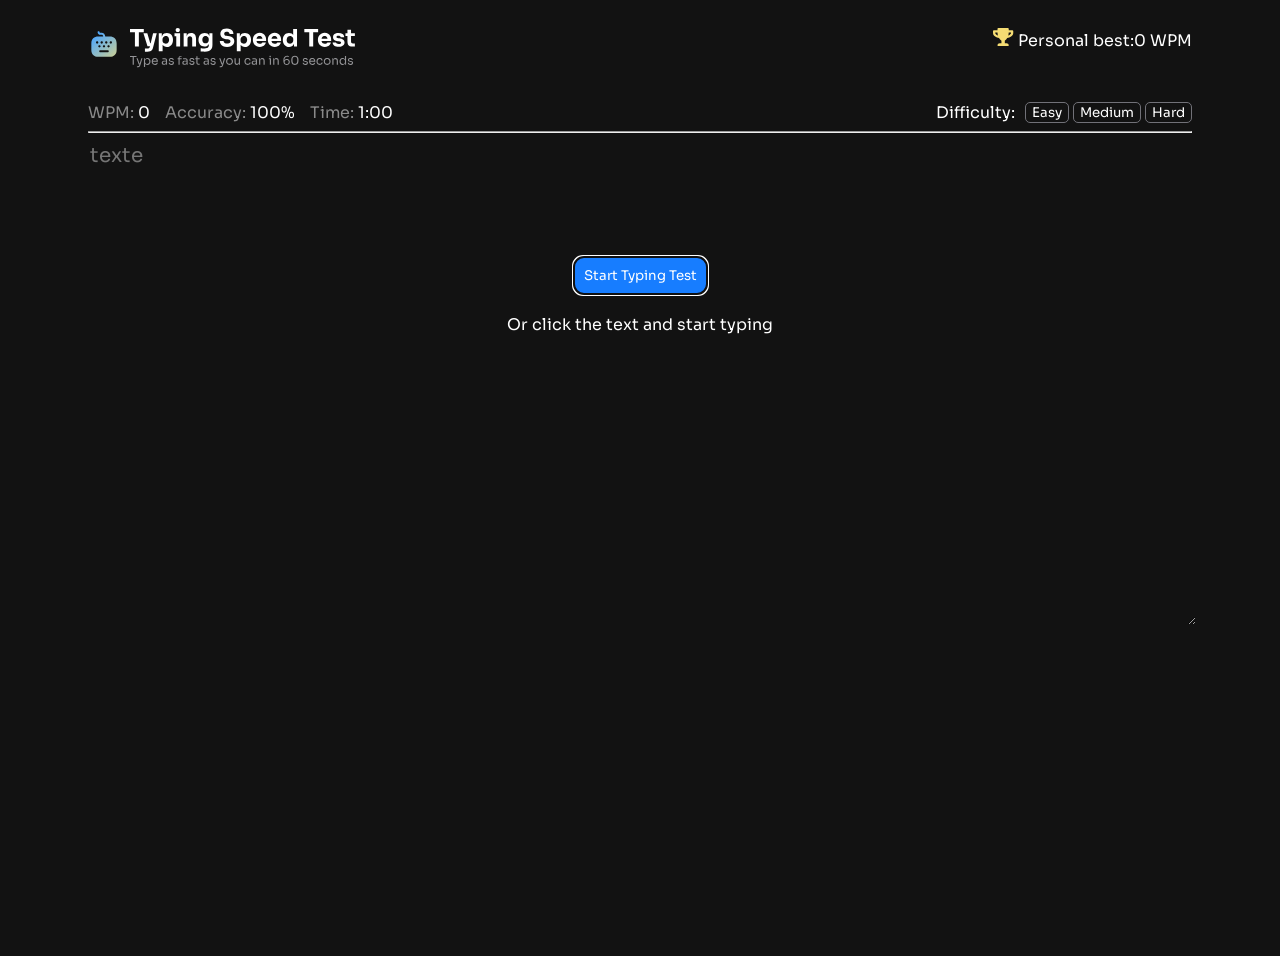
==== index.html @ afe935cb "ss ss" ====
<!doctype html>
<html lang="fr">
	<head>
		<meta charset="UTF-8" />
		<meta name="viewport" content="width=device-width, initial-scale=1.0" />
		<title>Document</title>
		<link rel="stylesheet" href="./css/style.css" />
		<link rel="preconnect" href="https://fonts.googleapis.com" />
		<link rel="preconnect" href="https://fonts.gstatic.com" crossorigin />
		<link
			href="https://fonts.googleapis.com/css2?family=Sora:wght@100..800&display=swap"
			rel="stylesheet"
		/>
	</head>
	<body>
		
		<header>
			<div>
				<svg
					class="none"
					width="26"
					height="26"
					viewBox="0 0 26 26"
					fill="none"
					xmlns="http://www.w3.org/2000/svg"
				>
					<path
						fill-rule="evenodd"
						clip-rule="evenodd"
						d="M19.4933 12.4536C18.856 12.4536 18.3387 11.9349 18.3387 11.2989C18.3387 10.6616 18.856 10.1443 19.4933 10.1443C20.1307 10.1443 20.648 10.6616 20.648 11.2989C20.648 11.9349 20.1307 12.4536 19.4933 12.4536ZM17.2147 16.2936C16.5773 16.2936 16.06 15.7749 16.06 15.1376C16.06 14.5016 16.5773 13.9829 17.2147 13.9829C17.852 13.9829 18.3693 14.5016 18.3693 15.1376C18.3693 15.7749 17.852 16.2936 17.2147 16.2936ZM16.4307 21.0389H8.90405C8.35205 21.0389 7.90405 20.5909 7.90405 20.0389C7.90405 19.4869 8.35205 19.0389 8.90405 19.0389H16.4307C16.9827 19.0389 17.4307 19.4869 17.4307 20.0389C17.4307 20.5909 16.9827 21.0389 16.4307 21.0389ZM6.95072 15.1376C6.95072 14.5016 7.46805 13.9829 8.10538 13.9829C8.74272 13.9829 9.26005 14.5016 9.26005 15.1376C9.26005 15.7749 8.74272 16.2936 8.10538 16.2936C7.46805 16.2936 6.95072 15.7749 6.95072 15.1376ZM5.82672 12.4536C5.18939 12.4536 4.67205 11.9349 4.67205 11.2989C4.67205 10.6616 5.18939 10.1443 5.82672 10.1443C6.46405 10.1443 6.98139 10.6616 6.98139 11.2989C6.98139 11.9349 6.46405 12.4536 5.82672 12.4536ZM10.384 10.1443C11.0213 10.1443 11.5387 10.6616 11.5387 11.2989C11.5387 11.9349 11.0213 12.4536 10.384 12.4536C9.74672 12.4536 9.22939 11.9349 9.22939 11.2989C9.22939 10.6616 9.74672 10.1443 10.384 10.1443ZM12.66 13.9829C13.2973 13.9829 13.8147 14.5016 13.8147 15.1376C13.8147 15.7749 13.2973 16.2936 12.66 16.2936C12.0227 16.2936 11.5053 15.7749 11.5053 15.1376C11.5053 14.5016 12.0227 13.9829 12.66 13.9829ZM14.936 10.1443C15.5733 10.1443 16.0907 10.6616 16.0907 11.2989C16.0907 11.9349 15.5733 12.4536 14.936 12.4536C14.2987 12.4536 13.7813 11.9349 13.7813 11.2989C13.7813 10.6616 14.2987 10.1443 14.936 10.1443ZM18.3053 5.37362H13.8587V5.18829C13.8307 3.23229 12.224 1.65095 10.28 1.65095H8.93605C8.57072 1.65095 8.27072 1.35629 8.26805 0.990954C8.26272 0.438954 7.79872 -0.0130457 7.25872 0.000287616C6.70672 0.00562095 6.26272 0.457621 6.26805 1.00962C6.28272 2.47229 7.47605 3.65095 8.92539 3.65095H10.26C11.0693 3.62962 11.8467 4.34695 11.8587 5.20295V5.37362H7.02805C2.62805 5.37362 5.27526e-05 7.95229 5.27526e-05 12.2709V18.7683C-0.00661391 20.8523 0.618719 22.5856 1.80805 23.7789C3.03205 25.0069 4.83205 25.6549 7.01605 25.6549H18.3053C22.7053 25.6549 25.3333 23.0816 25.3333 18.7709V12.3723C25.3333 7.98962 22.7053 5.37362 18.3053 5.37362Z"
						fill="url(#paint0_linear_322_4)"
					/>
					<defs>
						<linearGradient
							id="paint0_linear_322_4"
							x1="2.16671"
							y1="3.82748"
							x2="29.1667"
							y2="35.3275"
							gradientUnits="userSpaceOnUse"
						>
							<stop stop-color="#4CA6FF" />
							<stop offset="1" stop-color="#F4DC73" />
						</linearGradient>
					</defs>
				</svg>
				<img class="img" src="./asset/Logo (1).svg" alt="" />
			</div>

			<div>
				<svg
					width="21"
					height="18"
					viewBox="0 0 21 18"
					fill="none"
					xmlns="http://www.w3.org/2000/svg"
				>
					<path
						d="M19.4062 2.25C19.8633 2.25 20.25 2.63672 20.25 3.09375V5.0625C20.25 6.32812 19.4414 7.62891 18.0703 8.61328C16.9453 9.42188 15.6094 9.91406 14.2031 10.0898C13.0781 11.918 11.8125 12.6562 11.8125 12.6562V15.1875H13.5C14.7305 15.1875 15.75 15.9258 15.75 17.1562V17.5781C15.75 17.8242 15.5391 18 15.3281 18H4.92188C4.67578 18 4.5 17.8242 4.5 17.5781V17.1562C4.5 15.9258 5.48438 15.1875 6.75 15.1875H8.4375V12.6562C8.4375 12.6562 7.13672 11.918 6.01172 10.0898C4.60547 9.91406 3.26953 9.42188 2.14453 8.61328C0.773438 7.62891 0 6.32812 0 5.0625V3.09375C0 2.63672 0.351562 2.25 0.84375 2.25H4.5V0.84375C4.5 0.386719 4.85156 0 5.34375 0H14.9062C15.3633 0 15.75 0.386719 15.75 0.84375V2.25H19.4062ZM3.48047 6.78516C3.90234 7.10156 4.39453 7.34766 4.95703 7.55859C4.71094 6.67969 4.53516 5.66016 4.5 4.5H2.25V5.0625C2.25 5.48438 2.60156 6.1875 3.48047 6.78516ZM18 5.0625V4.5H15.7148C15.6797 5.66016 15.5039 6.67969 15.2578 7.55859C15.8203 7.34766 16.3125 7.10156 16.7344 6.78516C17.3672 6.36328 18 5.66016 18 5.0625Z"
						fill="#F4DC73"
					/>
				</svg>
				<span>Personal best:</span><span>0 WPM</span>
			</div>
		</header>
		<div class="box">
			<header class="stat-dificulté">
				<div class="stat">
					<section>
						<span class="opac">WPM:</span>
						<span>0</span>
					</section>
					<section>
						<span class="opac">Accuracy:</span>
						<span>100%</span>
					</section>
					<section>
						<span class="opac">Time:</span>
						<span>1:00</span>
					</section>
				</div>
				<div id="dificulté" class="dificulté">
					<span>Difficulty:</span>
					<div>
						<button popovertarget="a"  id="Easy" class="dificult">Easy</button>
						<button id="Medium" class="dificult">Medium</button>
						<button id="Hard" class="dificult">Hard</button>
					</div>
				</div>
			</header></nav>
		</div>
		<hr />
        
		<div><dialog >
				<div  class="dialog">
					<button id="start" class="star">Start Typing Test</button>
					<span>Or click the text and start typing</span>
				</div>
			</dialog>
            <textarea class="textarea" maxlength="0"  placeholder="texte" id="textarea"></textarea>
			
		</div>
		<script src="./app.js"></script>
	</body>
</html>
---- css/style.css ----
body {
	background: var(--colors-neutral-900, #121212);
	height: 100vh;
	padding: 20px 80px;
}
h1,
span,
button,
textarea,
p {
	font-family: "Sora";
	color: var(--colors-neutral-0, #ffffff);
	margin: 0;
}
header {
	display: flex;
	flex-direction: row;
	justify-content: space-between;
}
.stat {
	display: flex;
	flex-direction: row;
	gap: 15px;
}
.stat-dificulté {
	margin-top: 30px;
}
.dificulté {
	display: flex;
	flex-direction: row;
	gap: 10px;
}
.opac {
	opacity: 0.5;
}
.dificult {
	border: 1px solid var(--colors-neutral-500, #717178);
	background-color: #121212;
	border-radius: 5px;
}
.dificult-choisi {
	border: 1px solid var(--colors-blue-400, #4ca6ff);
	background-color: #121212;
	border-radius: 5px;
	color: #4ca6ff;
}

.dialog {
	background-color: transparent;
	border: none;
	display: flex;
	flex-direction: column;
	align-items: center;
	gap: 20px;
	padding-top: 100px;
}
.star {
	background: var(--colors-blue-600, #177dff);
	padding: 10px;
	border: none;
	border-radius: 10px;
	width: max-content;
}
dialog {
	background-color: transparent;
	border: none;
}


.none {
	display: none;
}
.coche {
	border-radius: 999px;
	box-shadow:
		0px 0px 0px 32px #4dd67b1a,
		0px 0px 0px 16px #4dd67b33;
}
.boxi {
	width: 100%;
	display: flex;
	flex-direction: column;
	align-items: center;
	padding-top: 70px;
	text-align: center;
}
.textarea {
	width: 100%;
	background-color: transparent;
	border: none;
	height: 30rem;
	font-size: 20px;
}
.Complete {
	margin-top: 40px;
}
.bar {
	display: grid;
	grid-template-columns: repeat(3, 1fr);
	gap: 10px;
	margin-top: 10px;
}
.bar section {
	display: flex;
	flex-direction: column;
	border: 1px solid var(--colors-neutral-700, #3a3a3a);
	border-radius: 5px;
	padding: 10px;
}
.again {
	display: flex;
	flex-direction: row;
	gap: 10px;
	align-items: center;
	color: #121212;
	margin-top: 30px;
	border: none;
	background-color: #ffffff;
	padding: 5px;
	border-radius: 5px;
}
.etoile {
	position: absolute;
	left: 100px;
}
.lumiér {
	position: absolute;
	right: 100px;
	bottom: 200px;
}
.confeti {
	width: 100%;
}

@media (max-width: 1000px) {
	body {
		padding: 10px;
	}

	.stat-dificulté {
		flex-direction: column;
		gap: 20px;
	}
}
@media (max-width: 600px) {
	.none {
		display: flex;
	}
	.img {
		display: none;
	}
	.etoile {
		width: 20px;
		height: 20px;
		top: 150px;
	}
	.lumiér {
		width: 30px;
		height: 30px;
		bottom: 50px;
	}
	.bar {
		grid-template-columns: 1fr;
		grid-template-rows: repeat(3, 1fr);
	}
	.confeti {
		position: absolute;
		bottom: 0px;
	}
}
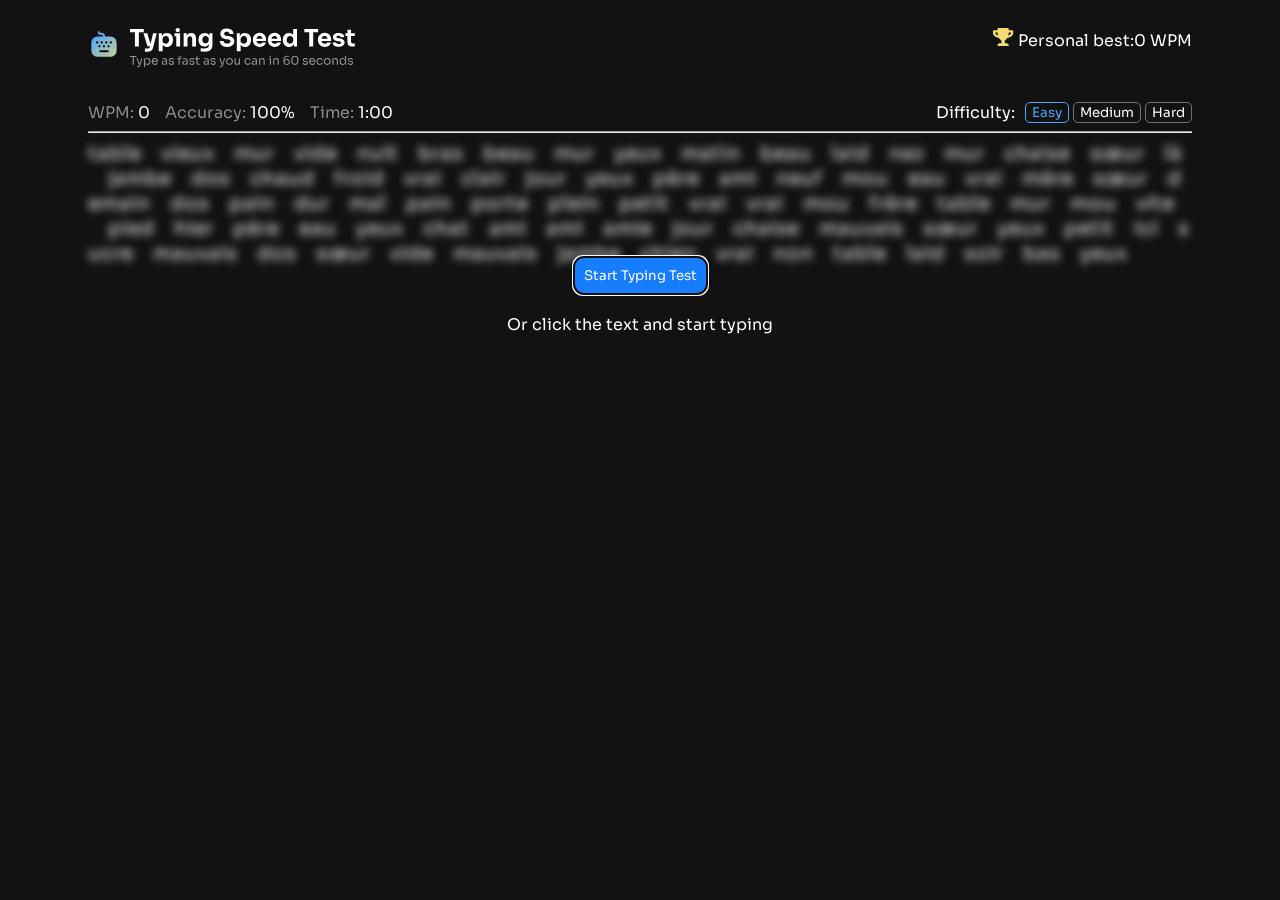
==== commit 79d92241: "ss ss" ====
--- a/index.html
+++ b/index.html
@@ -13,93 +13,246 @@
 		/>
 	</head>
 	<body>
-		
-		<header>
+		<div>
+			<header>
+				<div>
+					<svg
+						class="none"
+						width="26"
+						height="26"
+						viewBox="0 0 26 26"
+						fill="none"
+						xmlns="http://www.w3.org/2000/svg"
+					>
+						<path
+							fill-rule="evenodd"
+							clip-rule="evenodd"
+							d="M19.4933 12.4536C18.856 12.4536 18.3387 11.9349 18.3387 11.2989C18.3387 10.6616 18.856 10.1443 19.4933 10.1443C20.1307 10.1443 20.648 10.6616 20.648 11.2989C20.648 11.9349 20.1307 12.4536 19.4933 12.4536ZM17.2147 16.2936C16.5773 16.2936 16.06 15.7749 16.06 15.1376C16.06 14.5016 16.5773 13.9829 17.2147 13.9829C17.852 13.9829 18.3693 14.5016 18.3693 15.1376C18.3693 15.7749 17.852 16.2936 17.2147 16.2936ZM16.4307 21.0389H8.90405C8.35205 21.0389 7.90405 20.5909 7.90405 20.0389C7.90405 19.4869 8.35205 19.0389 8.90405 19.0389H16.4307C16.9827 19.0389 17.4307 19.4869 17.4307 20.0389C17.4307 20.5909 16.9827 21.0389 16.4307 21.0389ZM6.95072 15.1376C6.95072 14.5016 7.46805 13.9829 8.10538 13.9829C8.74272 13.9829 9.26005 14.5016 9.26005 15.1376C9.26005 15.7749 8.74272 16.2936 8.10538 16.2936C7.46805 16.2936 6.95072 15.7749 6.95072 15.1376ZM5.82672 12.4536C5.18939 12.4536 4.67205 11.9349 4.67205 11.2989C4.67205 10.6616 5.18939 10.1443 5.82672 10.1443C6.46405 10.1443 6.98139 10.6616 6.98139 11.2989C6.98139 11.9349 6.46405 12.4536 5.82672 12.4536ZM10.384 10.1443C11.0213 10.1443 11.5387 10.6616 11.5387 11.2989C11.5387 11.9349 11.0213 12.4536 10.384 12.4536C9.74672 12.4536 9.22939 11.9349 9.22939 11.2989C9.22939 10.6616 9.74672 10.1443 10.384 10.1443ZM12.66 13.9829C13.2973 13.9829 13.8147 14.5016 13.8147 15.1376C13.8147 15.7749 13.2973 16.2936 12.66 16.2936C12.0227 16.2936 11.5053 15.7749 11.5053 15.1376C11.5053 14.5016 12.0227 13.9829 12.66 13.9829ZM14.936 10.1443C15.5733 10.1443 16.0907 10.6616 16.0907 11.2989C16.0907 11.9349 15.5733 12.4536 14.936 12.4536C14.2987 12.4536 13.7813 11.9349 13.7813 11.2989C13.7813 10.6616 14.2987 10.1443 14.936 10.1443ZM18.3053 5.37362H13.8587V5.18829C13.8307 3.23229 12.224 1.65095 10.28 1.65095H8.93605C8.57072 1.65095 8.27072 1.35629 8.26805 0.990954C8.26272 0.438954 7.79872 -0.0130457 7.25872 0.000287616C6.70672 0.00562095 6.26272 0.457621 6.26805 1.00962C6.28272 2.47229 7.47605 3.65095 8.92539 3.65095H10.26C11.0693 3.62962 11.8467 4.34695 11.8587 5.20295V5.37362H7.02805C2.62805 5.37362 5.27526e-05 7.95229 5.27526e-05 12.2709V18.7683C-0.00661391 20.8523 0.618719 22.5856 1.80805 23.7789C3.03205 25.0069 4.83205 25.6549 7.01605 25.6549H18.3053C22.7053 25.6549 25.3333 23.0816 25.3333 18.7709V12.3723C25.3333 7.98962 22.7053 5.37362 18.3053 5.37362Z"
+							fill="url(#paint0_linear_322_4)"
+						/>
+						<defs>
+							<linearGradient
+								id="paint0_linear_322_4"
+								x1="2.16671"
+								y1="3.82748"
+								x2="29.1667"
+								y2="35.3275"
+								gradientUnits="userSpaceOnUse"
+							>
+								<stop stop-color="#4CA6FF" />
+								<stop offset="1" stop-color="#F4DC73" />
+							</linearGradient>
+						</defs>
+					</svg>
+					<img class="img" src="./asset/Logo (1).svg" alt="" />
+				</div>
+
+				<div>
+					<svg
+						width="21"
+						height="18"
+						viewBox="0 0 21 18"
+						fill="none"
+						xmlns="http://www.w3.org/2000/svg"
+					>
+						<path
+							d="M19.4062 2.25C19.8633 2.25 20.25 2.63672 20.25 3.09375V5.0625C20.25 6.32812 19.4414 7.62891 18.0703 8.61328C16.9453 9.42188 15.6094 9.91406 14.2031 10.0898C13.0781 11.918 11.8125 12.6562 11.8125 12.6562V15.1875H13.5C14.7305 15.1875 15.75 15.9258 15.75 17.1562V17.5781C15.75 17.8242 15.5391 18 15.3281 18H4.92188C4.67578 18 4.5 17.8242 4.5 17.5781V17.1562C4.5 15.9258 5.48438 15.1875 6.75 15.1875H8.4375V12.6562C8.4375 12.6562 7.13672 11.918 6.01172 10.0898C4.60547 9.91406 3.26953 9.42188 2.14453 8.61328C0.773438 7.62891 0 6.32812 0 5.0625V3.09375C0 2.63672 0.351562 2.25 0.84375 2.25H4.5V0.84375C4.5 0.386719 4.85156 0 5.34375 0H14.9062C15.3633 0 15.75 0.386719 15.75 0.84375V2.25H19.4062ZM3.48047 6.78516C3.90234 7.10156 4.39453 7.34766 4.95703 7.55859C4.71094 6.67969 4.53516 5.66016 4.5 4.5H2.25V5.0625C2.25 5.48438 2.60156 6.1875 3.48047 6.78516ZM18 5.0625V4.5H15.7148C15.6797 5.66016 15.5039 6.67969 15.2578 7.55859C15.8203 7.34766 16.3125 7.10156 16.7344 6.78516C17.3672 6.36328 18 5.66016 18 5.0625Z"
+							fill="#F4DC73"
+						/>
+					</svg>
+					<span>Personal best:</span><span>0 WPM</span>
+				</div>
+			</header>
+			<div class="box">
+				<header class="stat-dificulté">
+					<div class="stat">
+						<section>
+							<span class="opac">WPM:</span>
+							<span id="nombredemote">0</span>
+						</section>
+						<section>
+							<span class="opac">Accuracy:</span>
+							<span id="pourcentagejuste">100%</span>
+						</section>
+						<section>
+							<span class="opac">Time:</span>
+							<span id="conteur">1:00</span>
+						</section>
+					</div>
+					<div id="dificulté" class="dificulté">
+						<span>Difficulty:</span>
+						<div>
+							<button popovertarget="a" id="Easy" class="dificult-choisi">
+								Easy
+							</button>
+							<button id="Medium" class="dificult">Medium</button>
+							<button id="Hard" class="dificult">Hard</button>
+						</div>
+					</div>
+				</header>
+			</div>
+			<hr />
+
 			<div>
+				<dialog>
+					<div class="dialog">
+						<button id="start" class="star">Start Typing Test</button>
+						<span>Or click the text and start typing</span>
+					</div>
+				</dialog>
+				<div class="textarea" maxlength="0" id="textarea"></div>
+			</div>
+			<div id="Restarte" class="none">
+				<hr />
+				<button class="restarteste">
+					Restart Test<svg
+						width="18"
+						height="18"
+						viewBox="0 0 18 18"
+						fill="none"
+						xmlns="http://www.w3.org/2000/svg"
+					>
+						<path
+							d="M0.421875 0H1.37109C1.61719 0 1.79297 0.210938 1.79297 0.457031L1.72266 3.90234C3.26953 1.54688 5.97656 0 9 0.0351562C13.8164 0.0351562 17.7188 3.97266 17.7188 8.75391C17.6836 13.5703 13.7812 17.4375 9 17.4375C6.75 17.4375 4.67578 16.5938 3.12891 15.2227C2.95312 15.0469 2.95312 14.7656 3.12891 14.5898L3.83203 13.8867C3.97266 13.7461 4.21875 13.7461 4.39453 13.8867C5.625 14.9766 7.20703 15.6094 9 15.6094C12.7969 15.6094 15.8906 12.5508 15.8906 8.71875C15.8906 4.92188 12.7969 1.82812 9 1.82812C6.1875 1.82812 3.79688 3.51562 2.70703 5.90625L7.13672 5.80078C7.38281 5.80078 7.59375 5.97656 7.59375 6.22266V7.17188C7.59375 7.41797 7.38281 7.59375 7.17188 7.59375H0.421875C0.175781 7.59375 0 7.41797 0 7.17188V0.421875C0 0.210938 0.175781 0 0.421875 0Z"
+							fill="currentcolor"
+						/>
+					</svg>
+				</button>
+			</div>
+		</div>
+		<script src="./app.js"></script>
+		<div id="base" class="none">
+			<header>
+				<div>
+					<svg
+						class="none"
+						width="26"
+						height="26"
+						viewBox="0 0 26 26"
+						fill="none"
+						xmlns="http://www.w3.org/2000/svg"
+					>
+						<path
+							fill-rule="evenodd"
+							clip-rule="evenodd"
+							d="M19.4933 12.4536C18.856 12.4536 18.3387 11.9349 18.3387 11.2989C18.3387 10.6616 18.856 10.1443 19.4933 10.1443C20.1307 10.1443 20.648 10.6616 20.648 11.2989C20.648 11.9349 20.1307 12.4536 19.4933 12.4536ZM17.2147 16.2936C16.5773 16.2936 16.06 15.7749 16.06 15.1376C16.06 14.5016 16.5773 13.9829 17.2147 13.9829C17.852 13.9829 18.3693 14.5016 18.3693 15.1376C18.3693 15.7749 17.852 16.2936 17.2147 16.2936ZM16.4307 21.0389H8.90405C8.35205 21.0389 7.90405 20.5909 7.90405 20.0389C7.90405 19.4869 8.35205 19.0389 8.90405 19.0389H16.4307C16.9827 19.0389 17.4307 19.4869 17.4307 20.0389C17.4307 20.5909 16.9827 21.0389 16.4307 21.0389ZM6.95072 15.1376C6.95072 14.5016 7.46805 13.9829 8.10538 13.9829C8.74272 13.9829 9.26005 14.5016 9.26005 15.1376C9.26005 15.7749 8.74272 16.2936 8.10538 16.2936C7.46805 16.2936 6.95072 15.7749 6.95072 15.1376ZM5.82672 12.4536C5.18939 12.4536 4.67205 11.9349 4.67205 11.2989C4.67205 10.6616 5.18939 10.1443 5.82672 10.1443C6.46405 10.1443 6.98139 10.6616 6.98139 11.2989C6.98139 11.9349 6.46405 12.4536 5.82672 12.4536ZM10.384 10.1443C11.0213 10.1443 11.5387 10.6616 11.5387 11.2989C11.5387 11.9349 11.0213 12.4536 10.384 12.4536C9.74672 12.4536 9.22939 11.9349 9.22939 11.2989C9.22939 10.6616 9.74672 10.1443 10.384 10.1443ZM12.66 13.9829C13.2973 13.9829 13.8147 14.5016 13.8147 15.1376C13.8147 15.7749 13.2973 16.2936 12.66 16.2936C12.0227 16.2936 11.5053 15.7749 11.5053 15.1376C11.5053 14.5016 12.0227 13.9829 12.66 13.9829ZM14.936 10.1443C15.5733 10.1443 16.0907 10.6616 16.0907 11.2989C16.0907 11.9349 15.5733 12.4536 14.936 12.4536C14.2987 12.4536 13.7813 11.9349 13.7813 11.2989C13.7813 10.6616 14.2987 10.1443 14.936 10.1443ZM18.3053 5.37362H13.8587V5.18829C13.8307 3.23229 12.224 1.65095 10.28 1.65095H8.93605C8.57072 1.65095 8.27072 1.35629 8.26805 0.990954C8.26272 0.438954 7.79872 -0.0130457 7.25872 0.000287616C6.70672 0.00562095 6.26272 0.457621 6.26805 1.00962C6.28272 2.47229 7.47605 3.65095 8.92539 3.65095H10.26C11.0693 3.62962 11.8467 4.34695 11.8587 5.20295V5.37362H7.02805C2.62805 5.37362 5.27526e-05 7.95229 5.27526e-05 12.2709V18.7683C-0.00661391 20.8523 0.618719 22.5856 1.80805 23.7789C3.03205 25.0069 4.83205 25.6549 7.01605 25.6549H18.3053C22.7053 25.6549 25.3333 23.0816 25.3333 18.7709V12.3723C25.3333 7.98962 22.7053 5.37362 18.3053 5.37362Z"
+							fill="url(#paint0_linear_322_4)"
+						/>
+						<defs>
+							<linearGradient
+								id="paint0_linear_322_4"
+								x1="2.16671"
+								y1="3.82748"
+								x2="29.1667"
+								y2="35.3275"
+								gradientUnits="userSpaceOnUse"
+							>
+								<stop stop-color="#4CA6FF" />
+								<stop offset="1" stop-color="#F4DC73" />
+							</linearGradient>
+						</defs>
+					</svg>
+					<img class="img" src="./asset/Logo (1).svg" alt="" />
+				</div>
+
+				<div>
+					<svg
+						width="21"
+						height="18"
+						viewBox="0 0 21 18"
+						fill="none"
+						xmlns="http://www.w3.org/2000/svg"
+					>
+						<path
+							d="M19.4062 2.25C19.8633 2.25 20.25 2.63672 20.25 3.09375V5.0625C20.25 6.32812 19.4414 7.62891 18.0703 8.61328C16.9453 9.42188 15.6094 9.91406 14.2031 10.0898C13.0781 11.918 11.8125 12.6562 11.8125 12.6562V15.1875H13.5C14.7305 15.1875 15.75 15.9258 15.75 17.1562V17.5781C15.75 17.8242 15.5391 18 15.3281 18H4.92188C4.67578 18 4.5 17.8242 4.5 17.5781V17.1562C4.5 15.9258 5.48438 15.1875 6.75 15.1875H8.4375V12.6562C8.4375 12.6562 7.13672 11.918 6.01172 10.0898C4.60547 9.91406 3.26953 9.42188 2.14453 8.61328C0.773438 7.62891 0 6.32812 0 5.0625V3.09375C0 2.63672 0.351562 2.25 0.84375 2.25H4.5V0.84375C4.5 0.386719 4.85156 0 5.34375 0H14.9062C15.3633 0 15.75 0.386719 15.75 0.84375V2.25H19.4062ZM3.48047 6.78516C3.90234 7.10156 4.39453 7.34766 4.95703 7.55859C4.71094 6.67969 4.53516 5.66016 4.5 4.5H2.25V5.0625C2.25 5.48438 2.60156 6.1875 3.48047 6.78516ZM18 5.0625V4.5H15.7148C15.6797 5.66016 15.5039 6.67969 15.2578 7.55859C15.8203 7.34766 16.3125 7.10156 16.7344 6.78516C17.3672 6.36328 18 5.66016 18 5.0625Z"
+							fill="#F4DC73"
+						/>
+					</svg>
+					<span>Personal best:</span><span>0 WPM</span>
+				</div>
+			</header>
+			<div class="boxi">
 				<svg
-					class="none"
-					width="26"
-					height="26"
-					viewBox="0 0 26 26"
+					class="coche"
+					width="64"
+					height="64"
+					viewBox="0 0 64 64"
 					fill="none"
 					xmlns="http://www.w3.org/2000/svg"
 				>
 					<path
 						fill-rule="evenodd"
 						clip-rule="evenodd"
-						d="M19.4933 12.4536C18.856 12.4536 18.3387 11.9349 18.3387 11.2989C18.3387 10.6616 18.856 10.1443 19.4933 10.1443C20.1307 10.1443 20.648 10.6616 20.648 11.2989C20.648 11.9349 20.1307 12.4536 19.4933 12.4536ZM17.2147 16.2936C16.5773 16.2936 16.06 15.7749 16.06 15.1376C16.06 14.5016 16.5773 13.9829 17.2147 13.9829C17.852 13.9829 18.3693 14.5016 18.3693 15.1376C18.3693 15.7749 17.852 16.2936 17.2147 16.2936ZM16.4307 21.0389H8.90405C8.35205 21.0389 7.90405 20.5909 7.90405 20.0389C7.90405 19.4869 8.35205 19.0389 8.90405 19.0389H16.4307C16.9827 19.0389 17.4307 19.4869 17.4307 20.0389C17.4307 20.5909 16.9827 21.0389 16.4307 21.0389ZM6.95072 15.1376C6.95072 14.5016 7.46805 13.9829 8.10538 13.9829C8.74272 13.9829 9.26005 14.5016 9.26005 15.1376C9.26005 15.7749 8.74272 16.2936 8.10538 16.2936C7.46805 16.2936 6.95072 15.7749 6.95072 15.1376ZM5.82672 12.4536C5.18939 12.4536 4.67205 11.9349 4.67205 11.2989C4.67205 10.6616 5.18939 10.1443 5.82672 10.1443C6.46405 10.1443 6.98139 10.6616 6.98139 11.2989C6.98139 11.9349 6.46405 12.4536 5.82672 12.4536ZM10.384 10.1443C11.0213 10.1443 11.5387 10.6616 11.5387 11.2989C11.5387 11.9349 11.0213 12.4536 10.384 12.4536C9.74672 12.4536 9.22939 11.9349 9.22939 11.2989C9.22939 10.6616 9.74672 10.1443 10.384 10.1443ZM12.66 13.9829C13.2973 13.9829 13.8147 14.5016 13.8147 15.1376C13.8147 15.7749 13.2973 16.2936 12.66 16.2936C12.0227 16.2936 11.5053 15.7749 11.5053 15.1376C11.5053 14.5016 12.0227 13.9829 12.66 13.9829ZM14.936 10.1443C15.5733 10.1443 16.0907 10.6616 16.0907 11.2989C16.0907 11.9349 15.5733 12.4536 14.936 12.4536C14.2987 12.4536 13.7813 11.9349 13.7813 11.2989C13.7813 10.6616 14.2987 10.1443 14.936 10.1443ZM18.3053 5.37362H13.8587V5.18829C13.8307 3.23229 12.224 1.65095 10.28 1.65095H8.93605C8.57072 1.65095 8.27072 1.35629 8.26805 0.990954C8.26272 0.438954 7.79872 -0.0130457 7.25872 0.000287616C6.70672 0.00562095 6.26272 0.457621 6.26805 1.00962C6.28272 2.47229 7.47605 3.65095 8.92539 3.65095H10.26C11.0693 3.62962 11.8467 4.34695 11.8587 5.20295V5.37362H7.02805C2.62805 5.37362 5.27526e-05 7.95229 5.27526e-05 12.2709V18.7683C-0.00661391 20.8523 0.618719 22.5856 1.80805 23.7789C3.03205 25.0069 4.83205 25.6549 7.01605 25.6549H18.3053C22.7053 25.6549 25.3333 23.0816 25.3333 18.7709V12.3723C25.3333 7.98962 22.7053 5.37362 18.3053 5.37362Z"
-						fill="url(#paint0_linear_322_4)"
+						d="M45.4501 26.0109L29.8947 41.5663C29.3996 42.0615 28.7562 42.3074 28.1095 42.3074C27.4594 42.3074 26.816 42.0615 26.3208 41.5663L18.5432 33.7886C17.5562 32.8017 17.5562 31.2017 18.5432 30.2147C19.5301 29.2278 21.1267 29.2278 22.1137 30.2147L28.1095 36.2072L41.8762 22.4371C42.8632 21.4501 44.4632 21.4501 45.4501 22.4371C46.4371 23.424 46.4371 25.024 45.4501 26.0109ZM32 0C14.3562 0 0 14.3562 0 32C0 49.6472 14.3562 64 32 64C49.6438 64 64 49.6472 64 32C64 14.3562 49.6438 0 32 0Z"
+						fill="#4DD67B"
 					/>
-					<defs>
-						<linearGradient
-							id="paint0_linear_322_4"
-							x1="2.16671"
-							y1="3.82748"
-							x2="29.1667"
-							y2="35.3275"
-							gradientUnits="userSpaceOnUse"
-						>
-							<stop stop-color="#4CA6FF" />
-							<stop offset="1" stop-color="#F4DC73" />
-						</linearGradient>
-					</defs>
 				</svg>
-				<img class="img" src="./asset/Logo (1).svg" alt="" />
-			</div>
-
-			<div>
+				<section class="Complete">
+					<svg
+						class="etoile"
+						width="32"
+						height="32"
+						viewBox="0 0 32 32"
+						fill="none"
+						xmlns="http://www.w3.org/2000/svg"
+					>
+						<path
+							fill-rule="evenodd"
+							clip-rule="evenodd"
+							d="M17.1429 0H14.8571V13.2409L5.49442 3.87816L3.87818 5.49442L13.2409 14.8571H0V17.1429H13.2409L3.87818 26.5056L5.49442 28.1218L14.8571 18.759V32H17.1429V18.759L26.5056 28.1218L28.1218 26.5056L18.759 17.1429H32V14.8571H18.759L28.1218 5.4944L26.5056 3.87816L17.1429 13.2409V0Z"
+							fill="#D64D5B"
+						/>
+					</svg>
+
+					<h1>Test Complete!</h1>
+					<p class="opac">
+						You’ve set the bar. Now the real challenge begins—time to beat it.
+					</p>
+				</section>
+				<div class="bar">
+					<section>
+						<span>WPM:</span>
+						<span>0</span>
+					</section>
+					<section>
+						<span>Accuracy:</span>
+						<span>100%</span>
+					</section>
+					<section>
+						<span>Characters</span>
+						<span>0/0</span>
+					</section>
+				</div>
 				<svg
-					width="21"
-					height="18"
-					viewBox="0 0 21 18"
+					class="lumiér"
+					width="74"
+					height="74"
+					viewBox="0 0 74 74"
 					fill="none"
 					xmlns="http://www.w3.org/2000/svg"
 				>
 					<path
-						d="M19.4062 2.25C19.8633 2.25 20.25 2.63672 20.25 3.09375V5.0625C20.25 6.32812 19.4414 7.62891 18.0703 8.61328C16.9453 9.42188 15.6094 9.91406 14.2031 10.0898C13.0781 11.918 11.8125 12.6562 11.8125 12.6562V15.1875H13.5C14.7305 15.1875 15.75 15.9258 15.75 17.1562V17.5781C15.75 17.8242 15.5391 18 15.3281 18H4.92188C4.67578 18 4.5 17.8242 4.5 17.5781V17.1562C4.5 15.9258 5.48438 15.1875 6.75 15.1875H8.4375V12.6562C8.4375 12.6562 7.13672 11.918 6.01172 10.0898C4.60547 9.91406 3.26953 9.42188 2.14453 8.61328C0.773438 7.62891 0 6.32812 0 5.0625V3.09375C0 2.63672 0.351562 2.25 0.84375 2.25H4.5V0.84375C4.5 0.386719 4.85156 0 5.34375 0H14.9062C15.3633 0 15.75 0.386719 15.75 0.84375V2.25H19.4062ZM3.48047 6.78516C3.90234 7.10156 4.39453 7.34766 4.95703 7.55859C4.71094 6.67969 4.53516 5.66016 4.5 4.5H2.25V5.0625C2.25 5.48438 2.60156 6.1875 3.48047 6.78516ZM18 5.0625V4.5H15.7148C15.6797 5.66016 15.5039 6.67969 15.2578 7.55859C15.8203 7.34766 16.3125 7.10156 16.7344 6.78516C17.3672 6.36328 18 5.66016 18 5.0625Z"
+						d="M37 74C35.9288 38.9469 35.0531 38.0767 0 37C35.0531 35.9288 35.9234 35.0531 37 0C38.0712 35.0531 38.9469 35.9234 74 37C38.9469 38.0767 38.0767 38.9362 37 74Z"
 						fill="#F4DC73"
 					/>
 				</svg>
-				<span>Personal best:</span><span>0 WPM</span>
-			</div>
-		</header>
-		<div class="box">
-			<header class="stat-dificulté">
-				<div class="stat">
-					<section>
-						<span class="opac">WPM:</span>
-						<span>0</span>
-					</section>
-					<section>
-						<span class="opac">Accuracy:</span>
-						<span>100%</span>
-					</section>
-					<section>
-						<span class="opac">Time:</span>
-						<span>1:00</span>
-					</section>
-				</div>
-				<div id="dificulté" class="dificulté">
-					<span>Difficulty:</span>
-					<div>
-						<button popovertarget="a"  id="Easy" class="dificult">Easy</button>
-						<button id="Medium" class="dificult">Medium</button>
-						<button id="Hard" class="dificult">Hard</button>
-					</div>
-				</div>
-			</header></nav>
+
+				<button class="again">
+					Beat This Score
+					<svg
+						width="18"
+						height="18"
+						viewBox="0 0 18 18"
+						fill="none"
+						xmlns="http://www.w3.org/2000/svg"
+					>
+						<path
+							d="M0.421875 0H1.37109C1.61719 0 1.79297 0.210938 1.79297 0.457031L1.72266 3.90234C3.26953 1.54688 5.97656 0 9 0.0351562C13.8164 0.0351562 17.7188 3.97266 17.7188 8.75391C17.6836 13.5703 13.7812 17.4375 9 17.4375C6.75 17.4375 4.67578 16.5938 3.12891 15.2227C2.95312 15.0469 2.95312 14.7656 3.12891 14.5898L3.83203 13.8867C3.97266 13.7461 4.21875 13.7461 4.39453 13.8867C5.625 14.9766 7.20703 15.6094 9 15.6094C12.7969 15.6094 15.8906 12.5508 15.8906 8.71875C15.8906 4.92188 12.7969 1.82812 9 1.82812C6.1875 1.82812 3.79688 3.51562 2.70703 5.90625L7.13672 5.80078C7.38281 5.80078 7.59375 5.97656 7.59375 6.22266V7.17188C7.59375 7.41797 7.38281 7.59375 7.17188 7.59375H0.421875C0.175781 7.59375 0 7.41797 0 7.17188V0.421875C0 0.210938 0.175781 0 0.421875 0Z"
+							fill="#121212"
+						/>
+					</svg>
+				</button>
+			</div>
 		</div>
-		<hr />
-        
-		<div><dialog >
-				<div  class="dialog">
-					<button id="start" class="star">Start Typing Test</button>
-					<span>Or click the text and start typing</span>
-				</div>
-			</dialog>
-            <textarea class="textarea" maxlength="0"  placeholder="texte" id="textarea"></textarea>
-			
-		</div>
-		<script src="./app.js"></script>
 	</body>
 </html>
--- a/css/style.css
+++ b/css/style.css
@@ -1,6 +1,5 @@
 body {
 	background: var(--colors-neutral-900, #121212);
-	height: 100vh;
 	padding: 20px 80px;
 }
 h1,
@@ -66,7 +65,6 @@
 	border: none;
 }
 
-
 .none {
 	display: none;
 }
@@ -76,6 +74,16 @@
 		0px 0px 0px 32px #4dd67b1a,
 		0px 0px 0px 16px #4dd67b33;
 }
+.restarteste {
+	background: var(--colors-neutral-800, #262626);
+	padding: 10px;
+	display: flex;
+	flex-direction: row;
+	gap: 10px;
+	border: none;
+	border-radius: 5px;
+	margin: auto;
+}
 .boxi {
 	width: 100%;
 	display: flex;
@@ -85,14 +93,37 @@
 	text-align: center;
 }
 .textarea {
+	display: flex;
+	flex-direction: row;
+	flex-wrap: wrap;
+
 	width: 100%;
 	background-color: transparent;
 	border: none;
-	height: 30rem;
+}
+.flou {
 	font-size: 20px;
+	color: transparent;
+	text-shadow: 0 0 8px #ffffff;
+}
+.p {
+	opacity: 0.75;
+}
+.epace {
+	margin: 10px;
+}
+.vrait {
+	color: green;
+}
+.faux {
+	color: red;
+	text-decoration: line-through;
 }
 .Complete {
 	margin-top: 40px;
+}
+p {
+	height: max-content;
 }
 .bar {
 	display: grid;
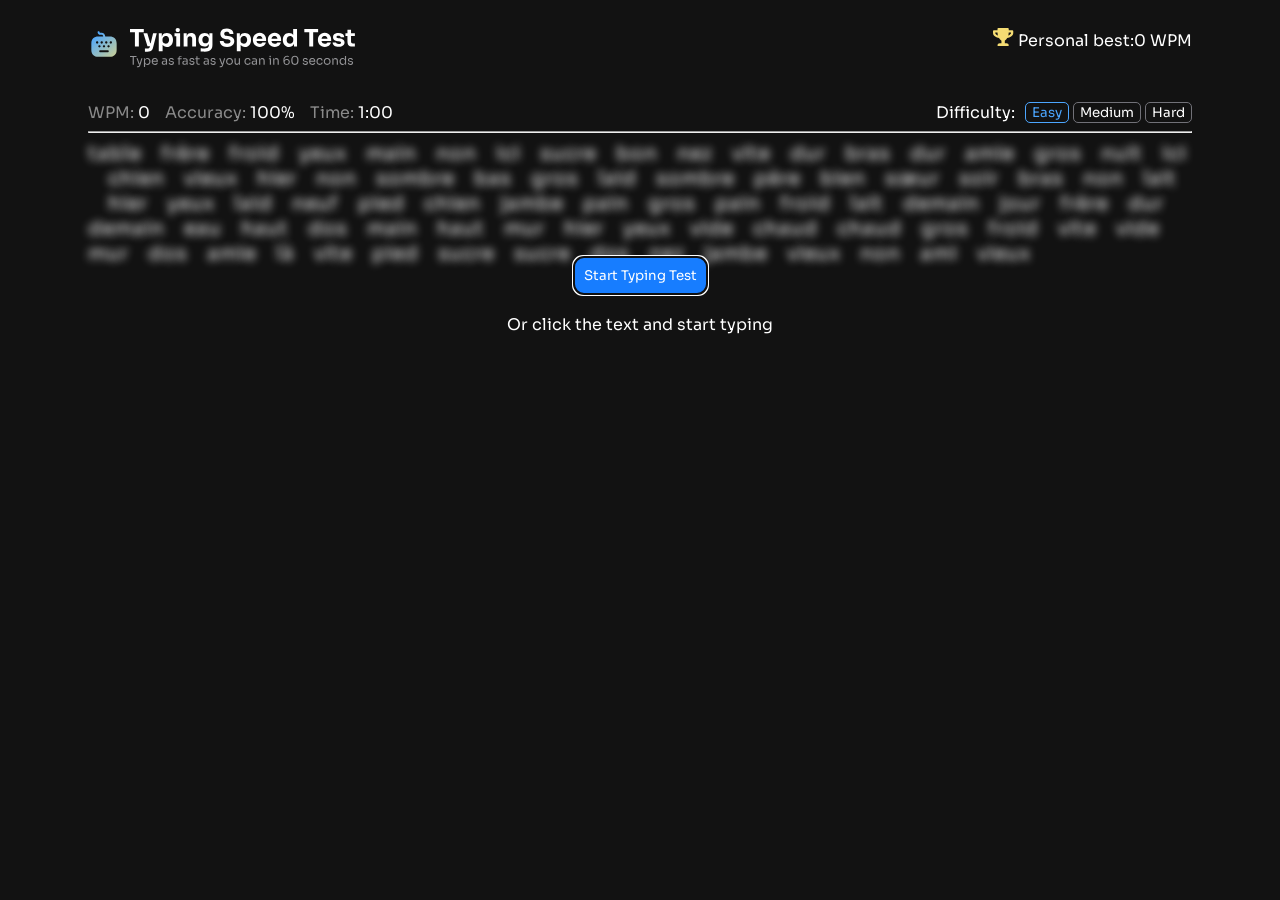
==== commit eef5273a: "ss ss" ====
--- a/index.html
+++ b/index.html
@@ -13,7 +13,7 @@
 		/>
 	</head>
 	<body>
-		<div>
+		<div id="index">
 			<header>
 				<div>
 					<svg
@@ -104,7 +104,7 @@
 			</div>
 			<div id="Restarte" class="none">
 				<hr />
-				<button class="restarteste">
+				<button id="Restartebutton" class="restarteste">
 					Restart Test<svg
 						width="18"
 						height="18"
@@ -120,7 +120,10 @@
 				</button>
 			</div>
 		</div>
-		<script src="./app.js"></script>
+
+		<!-- espace pour séparé les page  -->
+		<!-- espace pour séparé les page  -->
+		<!-- espace pour séparé les page  -->
 		<div id="base" class="none">
 			<header>
 				<div>
@@ -254,5 +257,763 @@
 				</button>
 			</div>
 		</div>
+		<!-- espace pour séparé les page  -->
+		<!-- espace pour séparé les page  -->
+		<!-- espace pour séparé les page  -->
+		<!-- espace pour séparé les page  -->
+
+		<div id="highscor" class="none">
+			<div class="bodyy">
+				<header>
+					<div>
+						<svg
+							class="none"
+							width="26"
+							height="26"
+							viewBox="0 0 26 26"
+							fill="none"
+							xmlns="http://www.w3.org/2000/svg"
+						>
+							<path
+								fill-rule="evenodd"
+								clip-rule="evenodd"
+								d="M19.4933 12.4536C18.856 12.4536 18.3387 11.9349 18.3387 11.2989C18.3387 10.6616 18.856 10.1443 19.4933 10.1443C20.1307 10.1443 20.648 10.6616 20.648 11.2989C20.648 11.9349 20.1307 12.4536 19.4933 12.4536ZM17.2147 16.2936C16.5773 16.2936 16.06 15.7749 16.06 15.1376C16.06 14.5016 16.5773 13.9829 17.2147 13.9829C17.852 13.9829 18.3693 14.5016 18.3693 15.1376C18.3693 15.7749 17.852 16.2936 17.2147 16.2936ZM16.4307 21.0389H8.90405C8.35205 21.0389 7.90405 20.5909 7.90405 20.0389C7.90405 19.4869 8.35205 19.0389 8.90405 19.0389H16.4307C16.9827 19.0389 17.4307 19.4869 17.4307 20.0389C17.4307 20.5909 16.9827 21.0389 16.4307 21.0389ZM6.95072 15.1376C6.95072 14.5016 7.46805 13.9829 8.10538 13.9829C8.74272 13.9829 9.26005 14.5016 9.26005 15.1376C9.26005 15.7749 8.74272 16.2936 8.10538 16.2936C7.46805 16.2936 6.95072 15.7749 6.95072 15.1376ZM5.82672 12.4536C5.18939 12.4536 4.67205 11.9349 4.67205 11.2989C4.67205 10.6616 5.18939 10.1443 5.82672 10.1443C6.46405 10.1443 6.98139 10.6616 6.98139 11.2989C6.98139 11.9349 6.46405 12.4536 5.82672 12.4536ZM10.384 10.1443C11.0213 10.1443 11.5387 10.6616 11.5387 11.2989C11.5387 11.9349 11.0213 12.4536 10.384 12.4536C9.74672 12.4536 9.22939 11.9349 9.22939 11.2989C9.22939 10.6616 9.74672 10.1443 10.384 10.1443ZM12.66 13.9829C13.2973 13.9829 13.8147 14.5016 13.8147 15.1376C13.8147 15.7749 13.2973 16.2936 12.66 16.2936C12.0227 16.2936 11.5053 15.7749 11.5053 15.1376C11.5053 14.5016 12.0227 13.9829 12.66 13.9829ZM14.936 10.1443C15.5733 10.1443 16.0907 10.6616 16.0907 11.2989C16.0907 11.9349 15.5733 12.4536 14.936 12.4536C14.2987 12.4536 13.7813 11.9349 13.7813 11.2989C13.7813 10.6616 14.2987 10.1443 14.936 10.1443ZM18.3053 5.37362H13.8587V5.18829C13.8307 3.23229 12.224 1.65095 10.28 1.65095H8.93605C8.57072 1.65095 8.27072 1.35629 8.26805 0.990954C8.26272 0.438954 7.79872 -0.0130457 7.25872 0.000287616C6.70672 0.00562095 6.26272 0.457621 6.26805 1.00962C6.28272 2.47229 7.47605 3.65095 8.92539 3.65095H10.26C11.0693 3.62962 11.8467 4.34695 11.8587 5.20295V5.37362H7.02805C2.62805 5.37362 5.27526e-05 7.95229 5.27526e-05 12.2709V18.7683C-0.00661391 20.8523 0.618719 22.5856 1.80805 23.7789C3.03205 25.0069 4.83205 25.6549 7.01605 25.6549H18.3053C22.7053 25.6549 25.3333 23.0816 25.3333 18.7709V12.3723C25.3333 7.98962 22.7053 5.37362 18.3053 5.37362Z"
+								fill="url(#paint0_linear_322_4)"
+							/>
+							<defs>
+								<linearGradient
+									id="paint0_linear_322_4"
+									x1="2.16671"
+									y1="3.82748"
+									x2="29.1667"
+									y2="35.3275"
+									gradientUnits="userSpaceOnUse"
+								>
+									<stop stop-color="#4CA6FF" />
+									<stop offset="1" stop-color="#F4DC73" />
+								</linearGradient>
+							</defs>
+						</svg>
+						<img class="img" src="./asset/Logo (1).svg" alt="" />
+					</div>
+
+					<div>
+						<svg
+							width="21"
+							height="18"
+							viewBox="0 0 21 18"
+							fill="none"
+							xmlns="http://www.w3.org/2000/svg"
+						>
+							<path
+								d="M19.4062 2.25C19.8633 2.25 20.25 2.63672 20.25 3.09375V5.0625C20.25 6.32812 19.4414 7.62891 18.0703 8.61328C16.9453 9.42188 15.6094 9.91406 14.2031 10.0898C13.0781 11.918 11.8125 12.6562 11.8125 12.6562V15.1875H13.5C14.7305 15.1875 15.75 15.9258 15.75 17.1562V17.5781C15.75 17.8242 15.5391 18 15.3281 18H4.92188C4.67578 18 4.5 17.8242 4.5 17.5781V17.1562C4.5 15.9258 5.48438 15.1875 6.75 15.1875H8.4375V12.6562C8.4375 12.6562 7.13672 11.918 6.01172 10.0898C4.60547 9.91406 3.26953 9.42188 2.14453 8.61328C0.773438 7.62891 0 6.32812 0 5.0625V3.09375C0 2.63672 0.351562 2.25 0.84375 2.25H4.5V0.84375C4.5 0.386719 4.85156 0 5.34375 0H14.9062C15.3633 0 15.75 0.386719 15.75 0.84375V2.25H19.4062ZM3.48047 6.78516C3.90234 7.10156 4.39453 7.34766 4.95703 7.55859C4.71094 6.67969 4.53516 5.66016 4.5 4.5H2.25V5.0625C2.25 5.48438 2.60156 6.1875 3.48047 6.78516ZM18 5.0625V4.5H15.7148C15.6797 5.66016 15.5039 6.67969 15.2578 7.55859C15.8203 7.34766 16.3125 7.10156 16.7344 6.78516C17.3672 6.36328 18 5.66016 18 5.0625Z"
+								fill="#F4DC73"
+							/>
+						</svg>
+						<span>Personal best:</span><span>0 WPM</span>
+					</div>
+				</header>
+				<div class="boxi">
+					<svg
+						width="80"
+						height="80"
+						viewBox="0 0 80 80"
+						fill="none"
+						xmlns="http://www.w3.org/2000/svg"
+					>
+						<path
+							fill-rule="evenodd"
+							clip-rule="evenodd"
+							d="M29.5785 58.0033C32.5168 60.747 41.186 56.2323 48.944 47.9233C56.6984 39.614 60.6067 30.6562 57.6684 27.9124C54.73 25.1686 46.0574 29.6832 38.3027 37.9923C30.5449 46.3017 26.6401 55.2597 29.5785 58.0033Z"
+							stroke="#F4DC73"
+							stroke-width="5"
+							stroke-linecap="round"
+							stroke-linejoin="round"
+						/>
+						<path
+							d="M10.6966 22.9165H10.7745M19.7011 57.1075H19.7789"
+							stroke="#F4DC73"
+							stroke-width="5"
+							stroke-linecap="round"
+							stroke-linejoin="round"
+						/>
+						<path
+							d="M58.1767 28.5679L69.888 65.3465C70.433 67.0652 68.8697 68.7128 67.1213 68.2555L30.6771 58.6652"
+							stroke="#F4DC73"
+							stroke-width="5"
+							stroke-linecap="round"
+							stroke-linejoin="round"
+						/>
+						<path
+							d="M51.2109 64.0635C53.6239 62.3252 56.1343 60.0741 58.5473 57.5025C61.0866 54.7651 63.2109 51.9661 64.8196 49.3618"
+							stroke="#F4DC73"
+							stroke-width="5"
+							stroke-linecap="round"
+							stroke-linejoin="round"
+						/>
+						<path
+							d="M21.4908 46.9369C21.4908 46.9369 15.3189 46.4602 10 52.2072"
+							stroke="#F4DC73"
+							stroke-width="5"
+							stroke-linecap="round"
+							stroke-linejoin="round"
+						/>
+						<path
+							fill-rule="evenodd"
+							clip-rule="evenodd"
+							d="M31.9077 19.901C31.9077 22.0837 30.1369 23.8545 27.9542 23.8545C25.7715 23.8545 24.0039 22.0837 24.0039 19.901C24.0039 17.7183 25.7715 15.9507 27.9542 15.9507C30.1369 15.9507 31.9077 17.7183 31.9077 19.901Z"
+							stroke="#F4DC73"
+							stroke-width="5"
+							stroke-linecap="round"
+							stroke-linejoin="round"
+						/>
+						<path
+							d="M42.438 42.2692C42.438 42.2692 31.6186 31.1059 15.0456 35.8248"
+							stroke="#F4DC73"
+							stroke-width="5"
+							stroke-linecap="round"
+							stroke-linejoin="round"
+						/>
+						<path
+							d="M46.1693 11.6665C46.1693 11.6665 39.9037 20.2449 46.844 30.5584"
+							stroke="#F4DC73"
+							stroke-width="5"
+							stroke-linecap="round"
+							stroke-linejoin="round"
+						/>
+					</svg>
+
+					<section class="Complete">
+						<h1>High Score Smashed!</h1>
+						<p class="opac">
+							You’re getting faster. That was incredible typing.
+						</p>
+					</section>
+					<div class="bar">
+						<section>
+							<span>WPM:</span>
+							<span>0</span>
+						</section>
+						<section>
+							<span>Accuracy:</span>
+							<span>0</span>
+						</section>
+						<section>
+							<span>Characters</span>
+							<span>0/0</span>
+						</section>
+					</div>
+					<button class="again">
+						Beat This Score
+						<svg
+							width="18"
+							height="18"
+							viewBox="0 0 18 18"
+							fill="none"
+							xmlns="http://www.w3.org/2000/svg"
+						>
+							<path
+								d="M0.421875 0H1.37109C1.61719 0 1.79297 0.210938 1.79297 0.457031L1.72266 3.90234C3.26953 1.54688 5.97656 0 9 0.0351562C13.8164 0.0351562 17.7188 3.97266 17.7188 8.75391C17.6836 13.5703 13.7812 17.4375 9 17.4375C6.75 17.4375 4.67578 16.5938 3.12891 15.2227C2.95312 15.0469 2.95312 14.7656 3.12891 14.5898L3.83203 13.8867C3.97266 13.7461 4.21875 13.7461 4.39453 13.8867C5.625 14.9766 7.20703 15.6094 9 15.6094C12.7969 15.6094 15.8906 12.5508 15.8906 8.71875C15.8906 4.92188 12.7969 1.82812 9 1.82812C6.1875 1.82812 3.79688 3.51562 2.70703 5.90625L7.13672 5.80078C7.38281 5.80078 7.59375 5.97656 7.59375 6.22266V7.17188C7.59375 7.41797 7.38281 7.59375 7.17188 7.59375H0.421875C0.175781 7.59375 0 7.41797 0 7.17188V0.421875C0 0.210938 0.175781 0 0.421875 0Z"
+								fill="#121212"
+							/>
+						</svg>
+					</button>
+				</div>
+			</div>
+			<svg
+				class="confeti"
+				viewBox="0 0 1440 326"
+				fill="none"
+				xmlns="http://www.w3.org/2000/svg"
+			>
+				<g clip-path="url(#clip0_211_1095)">
+					<path
+						d="M1048.57 82.3749L1042.88 82.1714L1042.76 91.6423L1048.45 91.8458L1048.57 82.3749Z"
+						fill="#177DFF"
+					/>
+					<path
+						d="M1077.04 147.919L1076.59 141.452L1067.13 140.305L1067.58 146.772L1077.04 147.919Z"
+						fill="#4DD67B"
+					/>
+					<path
+						d="M1382.52 271.437L1391.74 267.926L1389.27 257.899L1380.06 261.41L1382.52 271.437Z"
+						fill="#177DFF"
+					/>
+					<path
+						d="M105.313 338.81L110.61 334.315L96.6159 320.746L91.3181 325.24L105.313 338.81Z"
+						fill="#F4DC73"
+					/>
+					<path
+						d="M315.904 99.6089L319.21 92.437L305.591 85.7591L302.285 92.931L315.904 99.6089Z"
+						fill="#F4DC73"
+					/>
+					<path
+						d="M1195.79 215.239L1194.3 210.28L1185.43 212.406L1186.92 217.365L1195.79 215.239Z"
+						fill="#F4DC73"
+					/>
+					<path
+						d="M1256.84 224.167L1259.59 217.77L1248.97 210.809L1246.22 217.207L1256.84 224.167Z"
+						fill="#F4DC73"
+					/>
+					<path
+						d="M313.525 49.753L309.055 46.4365L303.173 54.1331L307.643 57.4495L313.525 49.753Z"
+						fill="#177DFF"
+					/>
+					<path
+						d="M675.417 113.437L666.854 110.324L662.264 132.628L670.827 135.741L675.417 113.437Z"
+						fill="#177DFF"
+					/>
+					<path
+						d="M1168.81 164.553L1161.63 163.672L1160.91 177.302L1168.09 178.183L1168.81 164.553Z"
+						fill="#177DFF"
+					/>
+					<path
+						d="M761.104 99.5035L766.15 97.3525L764.738 90.763L759.692 92.9139L761.104 99.5035Z"
+						fill="#177DFF"
+					/>
+					<path
+						d="M1269.78 207.824L1276.3 204.781L1273.26 198.256L1266.74 201.299L1269.78 207.824Z"
+						fill="#4DD67B"
+					/>
+					<path
+						d="M1372.24 239.404L1380.98 238.35L1381.38 226.909L1372.64 227.963L1372.24 239.404Z"
+						fill="#4DD67B"
+					/>
+					<path
+						d="M35.8191 230.132L41.7382 226.501L35.6619 217.704L29.7428 221.335L35.8191 230.132Z"
+						fill="#4DD67B"
+					/>
+					<path
+						d="M46.4961 57.2743L51.4698 54.2021L40.4442 39.4369L35.4705 42.509L46.4961 57.2743Z"
+						fill="#D64D5B"
+					/>
+					<path
+						d="M1204.41 264.172L1200.61 256.105L1181.77 263.588L1185.57 271.654L1204.41 264.172Z"
+						fill="#D64D5B"
+					/>
+					<path
+						d="M851.853 101.738L853.654 94.3428L833.822 87.117L832.021 94.5121L851.853 101.738Z"
+						fill="#4DD67B"
+					/>
+					<path
+						d="M821.759 290.352L826.941 284.087L812.846 272.518L807.664 278.783L821.759 290.352Z"
+						fill="#177DFF"
+					/>
+					<path
+						d="M1276.93 277.565L1283.36 275.549L1275.49 258.682L1269.06 260.698L1276.93 277.565Z"
+						fill="#4DD67B"
+					/>
+					<path
+						d="M1288.46 320.027L1287.09 313.54L1279.15 313.401L1280.52 319.889L1288.46 320.027Z"
+						fill="#4DD67B"
+					/>
+					<path
+						d="M407.223 321.596L412.194 318.892L409.935 312.091L404.963 314.795L407.223 321.596Z"
+						fill="#F4DC73"
+					/>
+					<path
+						d="M292.077 200.287L291.923 195.082L279.312 192.962L279.466 198.167L292.077 200.287Z"
+						fill="#F4DC73"
+					/>
+					<path
+						d="M1342.85 280.018L1341.81 274.213L1329.94 275.728L1330.98 281.533L1342.85 280.018Z"
+						fill="#177DFF"
+					/>
+					<path
+						d="M119.537 202.44L119.077 193.001L103.411 193.839L103.87 203.278L119.537 202.44Z"
+						fill="#F4DC73"
+					/>
+					<path
+						d="M744.714 288.844L747.18 280.906L738.199 279.754L735.733 287.693L744.714 288.844Z"
+						fill="#4DD67B"
+					/>
+					<path
+						d="M1006.68 236.055L1013.53 233.589L1007.08 213.942L1000.24 216.408L1006.68 236.055Z"
+						fill="#D64D5B"
+					/>
+					<path
+						d="M306.136 211.203L312.089 206.325L302.852 193.865L296.899 198.743L306.136 211.203Z"
+						fill="#4DD67B"
+					/>
+					<path
+						d="M1023.79 301.106L1018 293.293L1004.1 298.181L1009.89 305.995L1023.79 301.106Z"
+						fill="#4DD67B"
+					/>
+					<path
+						d="M597.027 65.8573L592.76 57.7305L582.068 62.1498L586.335 70.2766L597.027 65.8573Z"
+						fill="#4DD67B"
+					/>
+					<path
+						d="M818.795 295.479L813.67 293.113L811.166 303.286L816.291 305.652L818.795 295.479Z"
+						fill="#D64D5B"
+					/>
+					<path
+						d="M939.562 185.375L934.593 184.241L933.341 191.257L938.31 192.391L939.562 185.375Z"
+						fill="#177DFF"
+					/>
+					<path
+						d="M566.667 263.216L561.692 253.801L551.046 258.036L556.021 267.451L566.667 263.216Z"
+						fill="#4DD67B"
+					/>
+					<path
+						d="M659.092 133.791L655.066 130.476L652.033 134.289L656.058 137.604L659.092 133.791Z"
+						fill="#177DFF"
+					/>
+					<path
+						d="M903.142 210.875L900.353 207.235L891.78 214.264L894.569 217.904L903.142 210.875Z"
+						fill="#4DD67B"
+					/>
+					<path
+						d="M231.212 92.3508L235.925 89.0425L230.565 81.3647L225.852 84.673L231.212 92.3508Z"
+						fill="#177DFF"
+					/>
+					<path
+						d="M1196.36 239.793L1189.53 236.346L1188.13 242.475L1194.96 245.922L1196.36 239.793Z"
+						fill="#177DFF"
+					/>
+					<path
+						d="M767.602 215.481L769.943 207.609L752.487 205.412L750.145 213.284L767.602 215.481Z"
+						fill="#4DD67B"
+					/>
+					<path
+						d="M1234.77 213.07L1235.62 204.156L1212.84 197.249L1211.99 206.163L1234.77 213.07Z"
+						fill="#D64D5B"
+					/>
+					<path
+						d="M421.71 304.675L423.298 299.575L410.632 299.117L409.044 304.217L421.71 304.675Z"
+						fill="#177DFF"
+					/>
+					<path
+						d="M230.435 108.763L237.643 106.553L225.086 83.648L217.879 85.8586L230.435 108.763Z"
+						fill="#D64D5B"
+					/>
+					<path
+						d="M748.347 198.645L757.007 197.434L757.006 181.63L748.346 182.842L748.347 198.645Z"
+						fill="#4DD67B"
+					/>
+					<path
+						d="M441.487 236.876L443.769 233.743L433.835 225.118L431.553 228.252L441.487 236.876Z"
+						fill="#177DFF"
+					/>
+					<path
+						d="M92.3893 285L86.1641 280.597L81.9955 288.475L88.2207 292.877L92.3893 285Z"
+						fill="#F4DC73"
+					/>
+					<path
+						d="M263.951 260.74L258.503 257.99L255.585 269.457L261.033 272.207L263.951 260.74Z"
+						fill="#D64D5B"
+					/>
+					<path
+						d="M525.46 159.731L525.76 154L518.564 153.246L518.264 158.978L525.46 159.731Z"
+						fill="#D64D5B"
+					/>
+					<path
+						d="M807.887 17.1184L801.288 11.7788L795.292 19.1828L801.891 24.5224L807.887 17.1184Z"
+						fill="#D64D5B"
+					/>
+					<path
+						d="M581.108 100.093L579.018 91.4526L562.251 93.5743L564.341 102.214L581.108 100.093Z"
+						fill="#4DD67B"
+					/>
+					<path
+						d="M64.455 303.936L60.9715 296.399L48.3977 301.936L51.8812 309.472L64.455 303.936Z"
+						fill="#D64D5B"
+					/>
+					<path
+						d="M469.424 188.255L465.229 186.012L461.342 192.583L465.537 194.826L469.424 188.255Z"
+						fill="#F4DC73"
+					/>
+					<path
+						d="M274.444 79.5236L277.022 72.1758L257.263 64.3493L254.684 71.6971L274.444 79.5236Z"
+						fill="#F4DC73"
+					/>
+					<path
+						d="M106.698 45.1846L96.6484 40.2896L93.2243 64.1034L103.274 68.9985L106.698 45.1846Z"
+						fill="#177DFF"
+					/>
+					<path
+						d="M625.689 242.803L629.938 239.332L625.6 233.483L621.35 236.954L625.689 242.803Z"
+						fill="#4DD67B"
+					/>
+					<path
+						d="M522.602 72.0002L521.689 66.2402H505.849L506.762 72.0002H522.602Z"
+						fill="#F4DC73"
+					/>
+					<path
+						d="M894.634 317.899L885.65 315.953L880.792 332.153L889.776 334.1L894.634 317.899Z"
+						fill="#F4DC73"
+					/>
+					<path
+						d="M611.051 281.981L607 274.272L596.206 279.836L600.256 287.545L611.051 281.981Z"
+						fill="#F4DC73"
+					/>
+					<path
+						d="M1136.7 120.121L1134.26 114.385L1125.28 115.364L1127.71 121.101L1136.7 120.121Z"
+						fill="#F4DC73"
+					/>
+					<path
+						d="M1374.46 175.696L1378.06 168.837L1358.14 157.677L1354.54 164.536L1374.46 175.696Z"
+						fill="#177DFF"
+					/>
+					<path
+						d="M1384.95 279.276L1382.43 273.604L1374.33 275.104L1376.85 280.777L1384.95 279.276Z"
+						fill="#4DD67B"
+					/>
+					<path
+						d="M1359.66 197.514L1358.01 189.084L1349.54 191.03L1351.18 199.46L1359.66 197.514Z"
+						fill="#177DFF"
+					/>
+					<path
+						d="M582.002 235.911L578.321 227.317L565.181 228.747L568.861 237.341L582.002 235.911Z"
+						fill="#F4DC73"
+					/>
+					<path
+						d="M683.134 61.6319L690.112 59.0518L680.55 41.3408L673.572 43.9209L683.134 61.6319Z"
+						fill="#F4DC73"
+					/>
+					<path
+						d="M539.593 289.332L531.757 289.609L533.937 298.265L541.773 297.988L539.593 289.332Z"
+						fill="#D64D5B"
+					/>
+					<path
+						d="M614.047 236.332L623.495 238.822L618.045 222.9L608.597 220.41L614.047 236.332Z"
+						fill="#4DD67B"
+					/>
+					<path
+						d="M1376.73 243.599L1382.35 239.877L1376.58 230.427L1370.95 234.149L1376.73 243.599Z"
+						fill="#F4DC73"
+					/>
+					<path
+						d="M149.533 68.2506L143.635 64.5332L137.027 74.4319L142.925 78.1492L149.533 68.2506Z"
+						fill="#D64D5B"
+					/>
+					<path
+						d="M888.421 157.196L885.793 150.89L869.392 155.913L872.02 162.22L888.421 157.196Z"
+						fill="#4DD67B"
+					/>
+					<path
+						d="M1367.99 178.225L1363.12 173.182L1357.27 178.627L1362.14 183.67L1367.99 178.225Z"
+						fill="#177DFF"
+					/>
+					<path
+						d="M1032.66 127.186L1029.2 118.609L1008.66 121.623L1012.12 130.2L1032.66 127.186Z"
+						fill="#4DD67B"
+					/>
+					<path
+						d="M318.872 290.993L327.774 287.478L319.765 263.387L310.863 266.902L318.872 290.993Z"
+						fill="#4DD67B"
+					/>
+					<path
+						d="M1140.11 115.028L1135.32 107.539L1115.12 122.392L1119.91 129.882L1140.11 115.028Z"
+						fill="#177DFF"
+					/>
+					<path
+						d="M596.89 320.228L597.53 311.433L573.769 307.486L573.129 316.281L596.89 320.228Z"
+						fill="#4DD67B"
+					/>
+					<path
+						d="M29.0847 144.407L28.0674 137.548L20.1388 140.146L21.1562 147.005L29.0847 144.407Z"
+						fill="#177DFF"
+					/>
+					<path
+						d="M359.964 59.3426L358.839 53.5747L348.201 54.3309L349.327 60.0988L359.964 59.3426Z"
+						fill="#F4DC73"
+					/>
+					<path
+						d="M586.107 172.714L582.973 168.189L574.938 172.8L578.073 177.324L586.107 172.714Z"
+						fill="#4DD67B"
+					/>
+					<path
+						d="M394.455 117.103L388.665 116.902L391.861 132.771L397.651 132.972L394.455 117.103Z"
+						fill="#177DFF"
+					/>
+					<path
+						d="M57.9732 245.862L54.2668 239.55L41.3358 246.898L45.0421 253.211L57.9732 245.862Z"
+						fill="#D64D5B"
+					/>
+					<path
+						d="M128.795 219.414L135.039 218.843L132.028 210.152L125.784 210.722L128.795 219.414Z"
+						fill="#177DFF"
+					/>
+					<path
+						d="M687.847 317.022L683.924 312.735L678.138 318.042L682.062 322.329L687.847 317.022Z"
+						fill="#4DD67B"
+					/>
+					<path
+						d="M923.063 213.311L918.763 210.122L912.695 219.124L916.995 222.313L923.063 213.311Z"
+						fill="#F4DC73"
+					/>
+					<path
+						d="M779.135 225.575L774.344 223.141L768.892 231.624L773.683 234.058L779.135 225.575Z"
+						fill="#D64D5B"
+					/>
+					<path
+						d="M186.939 212.758L184.279 204.74L174.262 204.562L176.923 212.58L186.939 212.758Z"
+						fill="#4DD67B"
+					/>
+					<path
+						d="M1136.35 283.744L1144.91 282.837L1143.65 270.617L1135.08 271.524L1136.35 283.744Z"
+						fill="#4DD67B"
+					/>
+					<path
+						d="M1086.78 317.746L1084.92 312.765L1076 314.23L1077.85 319.211L1086.78 317.746Z"
+						fill="#4DD67B"
+					/>
+					<path
+						d="M1335.23 75.3769L1331.65 72.5234L1325.5 79.7756L1329.09 82.629L1335.23 75.3769Z"
+						fill="#177DFF"
+					/>
+					<path
+						d="M1436.79 294.135L1440.21 288.497L1428.65 280.28L1425.23 285.917L1436.79 294.135Z"
+						fill="#F4DC73"
+					/>
+					<path
+						d="M615.292 272.642L610.167 272.291L611.553 278.759L616.678 279.11L615.292 272.642Z"
+						fill="#F4DC73"
+					/>
+					<path
+						d="M121.182 242.441L125.002 238.932L114.41 227.9L110.589 231.41L121.182 242.441Z"
+						fill="#F4DC73"
+					/>
+					<path
+						d="M781.152 114.981L787.195 108.589L767.743 90.1334L761.7 96.5256L781.152 114.981Z"
+						fill="#F4DC73"
+					/>
+					<path
+						d="M886.9 204.404L893.654 197.322L879.654 184.064L872.899 191.145L886.9 204.404Z"
+						fill="#F4DC73"
+					/>
+					<path
+						d="M746.119 246.875L740.294 241.405L728.444 255.196L734.269 260.666L746.119 246.875Z"
+						fill="#D64D5B"
+					/>
+					<path
+						d="M1351.47 179.088L1356.25 178.117L1352.81 167.411L1348.04 168.382L1351.47 179.088Z"
+						fill="#D64D5B"
+					/>
+					<path
+						d="M472.689 133.012L468.06 130.096L461.759 139.566L466.389 142.482L472.689 133.012Z"
+						fill="#177DFF"
+					/>
+					<path
+						d="M85.1393 37.2219L92.9746 36.5278L90.8947 16.334L83.0594 17.0281L85.1393 37.2219Z"
+						fill="#177DFF"
+					/>
+					<path
+						d="M216.02 315.24L221.82 312.491L216.779 302.01L210.978 304.759L216.02 315.24Z"
+						fill="#F4DC73"
+					/>
+					<path
+						d="M249.633 100.822L255.59 98.2866L248.845 82.3584L242.889 84.8939L249.633 100.822Z"
+						fill="#4DD67B"
+					/>
+					<path
+						d="M1179.66 117.859L1170.63 114.194L1168.22 133.19L1177.26 136.855L1179.66 117.859Z"
+						fill="#D64D5B"
+					/>
+					<path
+						d="M915.614 65.7243L922.282 57.9995L913.557 50.9263L906.889 58.6511L915.614 65.7243Z"
+						fill="#177DFF"
+					/>
+					<path
+						d="M269.075 175.224L269.667 170.119L254.207 163.333L253.615 168.438L269.075 175.224Z"
+						fill="#177DFF"
+					/>
+					<path
+						d="M155.776 242.722L159.697 239.923L148.35 227.929L144.428 230.728L155.776 242.722Z"
+						fill="#4DD67B"
+					/>
+					<path
+						d="M201.703 88.6074L200.069 83.4937L185.481 80.0329L187.115 85.1466L201.703 88.6074Z"
+						fill="#F4DC73"
+					/>
+					<path
+						d="M107.69 299.966L101.232 296.916L95.5663 308.69L102.023 311.741L107.69 299.966Z"
+						fill="#F4DC73"
+					/>
+					<path
+						d="M1134.53 147.637L1132.39 142.964L1126.51 145.392L1128.65 150.065L1134.53 147.637Z"
+						fill="#F4DC73"
+					/>
+					<path
+						d="M659.471 268.619L664.75 267.303L658.581 252.343L653.302 253.659L659.471 268.619Z"
+						fill="#177DFF"
+					/>
+					<path
+						d="M98.7643 92.0166L92.8768 89.2031L90.8274 98.0855L96.7148 100.899L98.7643 92.0166Z"
+						fill="#4DD67B"
+					/>
+					<path
+						d="M1394.34 235.713L1402.9 231.609L1394.4 212.842L1385.84 216.946L1394.34 235.713Z"
+						fill="#D64D5B"
+					/>
+					<path
+						d="M578.862 101.366L575.809 95.395L559.449 105.848L562.501 111.82L578.862 101.366Z"
+						fill="#D64D5B"
+					/>
+					<path
+						d="M903.562 175.133L912.161 174.378L911.005 157.841L902.406 158.596L903.562 175.133Z"
+						fill="#F4DC73"
+					/>
+					<path
+						d="M1184.92 279.65L1179.29 276.591L1172.32 289.375L1177.96 292.434L1184.92 279.65Z"
+						fill="#D64D5B"
+					/>
+					<path
+						d="M1026.46 44.8923L1018.45 38.3545L1011.39 47.7285L1019.4 54.2662L1026.46 44.8923Z"
+						fill="#4DD67B"
+					/>
+					<path
+						d="M1410.29 106.724L1417.79 105.622L1413.04 94.925L1405.53 96.0275L1410.29 106.724Z"
+						fill="#F4DC73"
+					/>
+					<path
+						d="M940.145 221.079L934.921 214.738L915.193 232.073L920.417 238.414L940.145 221.079Z"
+						fill="#4DD67B"
+					/>
+				</g>
+				<defs>
+					<clipPath id="clip0_211_1095">
+						<rect width="1440" height="326" fill="white" />
+					</clipPath>
+				</defs>
+			</svg>
+		</div>
+		<!-- espace pour séparé les page  -->
+		<!-- espace pour séparé les page  -->
+		<!-- espace pour séparé les page  -->
+		<!-- espace pour séparé les page  -->
+		<div id="victoir" class="none">
+			<header>
+				<div>
+					<svg
+						class="none"
+						width="26"
+						height="26"
+						viewBox="0 0 26 26"
+						fill="none"
+						xmlns="http://www.w3.org/2000/svg"
+					>
+						<path
+							fill-rule="evenodd"
+							clip-rule="evenodd"
+							d="M19.4933 12.4536C18.856 12.4536 18.3387 11.9349 18.3387 11.2989C18.3387 10.6616 18.856 10.1443 19.4933 10.1443C20.1307 10.1443 20.648 10.6616 20.648 11.2989C20.648 11.9349 20.1307 12.4536 19.4933 12.4536ZM17.2147 16.2936C16.5773 16.2936 16.06 15.7749 16.06 15.1376C16.06 14.5016 16.5773 13.9829 17.2147 13.9829C17.852 13.9829 18.3693 14.5016 18.3693 15.1376C18.3693 15.7749 17.852 16.2936 17.2147 16.2936ZM16.4307 21.0389H8.90405C8.35205 21.0389 7.90405 20.5909 7.90405 20.0389C7.90405 19.4869 8.35205 19.0389 8.90405 19.0389H16.4307C16.9827 19.0389 17.4307 19.4869 17.4307 20.0389C17.4307 20.5909 16.9827 21.0389 16.4307 21.0389ZM6.95072 15.1376C6.95072 14.5016 7.46805 13.9829 8.10538 13.9829C8.74272 13.9829 9.26005 14.5016 9.26005 15.1376C9.26005 15.7749 8.74272 16.2936 8.10538 16.2936C7.46805 16.2936 6.95072 15.7749 6.95072 15.1376ZM5.82672 12.4536C5.18939 12.4536 4.67205 11.9349 4.67205 11.2989C4.67205 10.6616 5.18939 10.1443 5.82672 10.1443C6.46405 10.1443 6.98139 10.6616 6.98139 11.2989C6.98139 11.9349 6.46405 12.4536 5.82672 12.4536ZM10.384 10.1443C11.0213 10.1443 11.5387 10.6616 11.5387 11.2989C11.5387 11.9349 11.0213 12.4536 10.384 12.4536C9.74672 12.4536 9.22939 11.9349 9.22939 11.2989C9.22939 10.6616 9.74672 10.1443 10.384 10.1443ZM12.66 13.9829C13.2973 13.9829 13.8147 14.5016 13.8147 15.1376C13.8147 15.7749 13.2973 16.2936 12.66 16.2936C12.0227 16.2936 11.5053 15.7749 11.5053 15.1376C11.5053 14.5016 12.0227 13.9829 12.66 13.9829ZM14.936 10.1443C15.5733 10.1443 16.0907 10.6616 16.0907 11.2989C16.0907 11.9349 15.5733 12.4536 14.936 12.4536C14.2987 12.4536 13.7813 11.9349 13.7813 11.2989C13.7813 10.6616 14.2987 10.1443 14.936 10.1443ZM18.3053 5.37362H13.8587V5.18829C13.8307 3.23229 12.224 1.65095 10.28 1.65095H8.93605C8.57072 1.65095 8.27072 1.35629 8.26805 0.990954C8.26272 0.438954 7.79872 -0.0130457 7.25872 0.000287616C6.70672 0.00562095 6.26272 0.457621 6.26805 1.00962C6.28272 2.47229 7.47605 3.65095 8.92539 3.65095H10.26C11.0693 3.62962 11.8467 4.34695 11.8587 5.20295V5.37362H7.02805C2.62805 5.37362 5.27526e-05 7.95229 5.27526e-05 12.2709V18.7683C-0.00661391 20.8523 0.618719 22.5856 1.80805 23.7789C3.03205 25.0069 4.83205 25.6549 7.01605 25.6549H18.3053C22.7053 25.6549 25.3333 23.0816 25.3333 18.7709V12.3723C25.3333 7.98962 22.7053 5.37362 18.3053 5.37362Z"
+							fill="url(#paint0_linear_322_4)"
+						/>
+						<defs>
+							<linearGradient
+								id="paint0_linear_322_4"
+								x1="2.16671"
+								y1="3.82748"
+								x2="29.1667"
+								y2="35.3275"
+								gradientUnits="userSpaceOnUse"
+							>
+								<stop stop-color="#4CA6FF" />
+								<stop offset="1" stop-color="#F4DC73" />
+							</linearGradient>
+						</defs>
+					</svg>
+					<img class="img" src="./asset/Logo (1).svg" alt="" />
+				</div>
+
+				<div>
+					<svg
+						width="21"
+						height="18"
+						viewBox="0 0 21 18"
+						fill="none"
+						xmlns="http://www.w3.org/2000/svg"
+					>
+						<path
+							d="M19.4062 2.25C19.8633 2.25 20.25 2.63672 20.25 3.09375V5.0625C20.25 6.32812 19.4414 7.62891 18.0703 8.61328C16.9453 9.42188 15.6094 9.91406 14.2031 10.0898C13.0781 11.918 11.8125 12.6562 11.8125 12.6562V15.1875H13.5C14.7305 15.1875 15.75 15.9258 15.75 17.1562V17.5781C15.75 17.8242 15.5391 18 15.3281 18H4.92188C4.67578 18 4.5 17.8242 4.5 17.5781V17.1562C4.5 15.9258 5.48438 15.1875 6.75 15.1875H8.4375V12.6562C8.4375 12.6562 7.13672 11.918 6.01172 10.0898C4.60547 9.91406 3.26953 9.42188 2.14453 8.61328C0.773438 7.62891 0 6.32812 0 5.0625V3.09375C0 2.63672 0.351562 2.25 0.84375 2.25H4.5V0.84375C4.5 0.386719 4.85156 0 5.34375 0H14.9062C15.3633 0 15.75 0.386719 15.75 0.84375V2.25H19.4062ZM3.48047 6.78516C3.90234 7.10156 4.39453 7.34766 4.95703 7.55859C4.71094 6.67969 4.53516 5.66016 4.5 4.5H2.25V5.0625C2.25 5.48438 2.60156 6.1875 3.48047 6.78516ZM18 5.0625V4.5H15.7148C15.6797 5.66016 15.5039 6.67969 15.2578 7.55859C15.8203 7.34766 16.3125 7.10156 16.7344 6.78516C17.3672 6.36328 18 5.66016 18 5.0625Z"
+							fill="#F4DC73"
+						/>
+					</svg>
+					<span>Personal best:</span><span>0 WPM</span>
+				</div>
+			</header>
+			<div class="boxi">
+				<svg
+					class="coche"
+					width="64"
+					height="64"
+					viewBox="0 0 64 64"
+					fill="none"
+					xmlns="http://www.w3.org/2000/svg"
+				>
+					<path
+						fill-rule="evenodd"
+						clip-rule="evenodd"
+						d="M45.4501 26.0109L29.8947 41.5663C29.3996 42.0615 28.7562 42.3074 28.1095 42.3074C27.4594 42.3074 26.816 42.0615 26.3208 41.5663L18.5432 33.7886C17.5562 32.8017 17.5562 31.2017 18.5432 30.2147C19.5301 29.2278 21.1267 29.2278 22.1137 30.2147L28.1095 36.2072L41.8762 22.4371C42.8632 21.4501 44.4632 21.4501 45.4501 22.4371C46.4371 23.424 46.4371 25.024 45.4501 26.0109ZM32 0C14.3562 0 0 14.3562 0 32C0 49.6472 14.3562 64 32 64C49.6438 64 64 49.6472 64 32C64 14.3562 49.6438 0 32 0Z"
+						fill="#4DD67B"
+					/>
+				</svg>
+				<section class="Complete">
+					<svg
+						class="etoile"
+						width="32"
+						height="32"
+						viewBox="0 0 32 32"
+						fill="none"
+						xmlns="http://www.w3.org/2000/svg"
+					>
+						<path
+							fill-rule="evenodd"
+							clip-rule="evenodd"
+							d="M17.1429 0H14.8571V13.2409L5.49442 3.87816L3.87818 5.49442L13.2409 14.8571H0V17.1429H13.2409L3.87818 26.5056L5.49442 28.1218L14.8571 18.759V32H17.1429V18.759L26.5056 28.1218L28.1218 26.5056L18.759 17.1429H32V14.8571H18.759L28.1218 5.4944L26.5056 3.87816L17.1429 13.2409V0Z"
+							fill="#D64D5B"
+						/>
+					</svg>
+
+					<h1>Test Complete!</h1>
+					<p class="opac">Solid run. Keep pushing to beat your high score.</p>
+				</section>
+				<div class="bar">
+					<section>
+						<span>WPM:</span>
+						<span>0</span>
+					</section>
+					<section>
+						<span>Accuracy:</span>
+						<span>100%</span>
+					</section>
+					<section>
+						<span>Characters</span>
+						<span>0/0</span>
+					</section>
+				</div>
+				<svg
+					class="lumiér"
+					width="74"
+					height="74"
+					viewBox="0 0 74 74"
+					fill="none"
+					xmlns="http://www.w3.org/2000/svg"
+				>
+					<path
+						d="M37 74C35.9288 38.9469 35.0531 38.0767 0 37C35.0531 35.9288 35.9234 35.0531 37 0C38.0712 35.0531 38.9469 35.9234 74 37C38.9469 38.0767 38.0767 38.9362 37 74Z"
+						fill="#F4DC73"
+					/>
+				</svg>
+
+				<button class="again">
+					Go Again
+					<svg
+						width="18"
+						height="18"
+						viewBox="0 0 18 18"
+						fill="none"
+						xmlns="http://www.w3.org/2000/svg"
+					>
+						<path
+							d="M0.421875 0H1.37109C1.61719 0 1.79297 0.210938 1.79297 0.457031L1.72266 3.90234C3.26953 1.54688 5.97656 0 9 0.0351562C13.8164 0.0351562 17.7188 3.97266 17.7188 8.75391C17.6836 13.5703 13.7812 17.4375 9 17.4375C6.75 17.4375 4.67578 16.5938 3.12891 15.2227C2.95312 15.0469 2.95312 14.7656 3.12891 14.5898L3.83203 13.8867C3.97266 13.7461 4.21875 13.7461 4.39453 13.8867C5.625 14.9766 7.20703 15.6094 9 15.6094C12.7969 15.6094 15.8906 12.5508 15.8906 8.71875C15.8906 4.92188 12.7969 1.82812 9 1.82812C6.1875 1.82812 3.79688 3.51562 2.70703 5.90625L7.13672 5.80078C7.38281 5.80078 7.59375 5.97656 7.59375 6.22266V7.17188C7.59375 7.41797 7.38281 7.59375 7.17188 7.59375H0.421875C0.175781 7.59375 0 7.41797 0 7.17188V0.421875C0 0.210938 0.175781 0 0.421875 0Z"
+							fill="#121212"
+						/>
+					</svg>
+				</button>
+			</div>
+		</div>
+		<script src="./app.js"></script>
 	</body>
 </html>
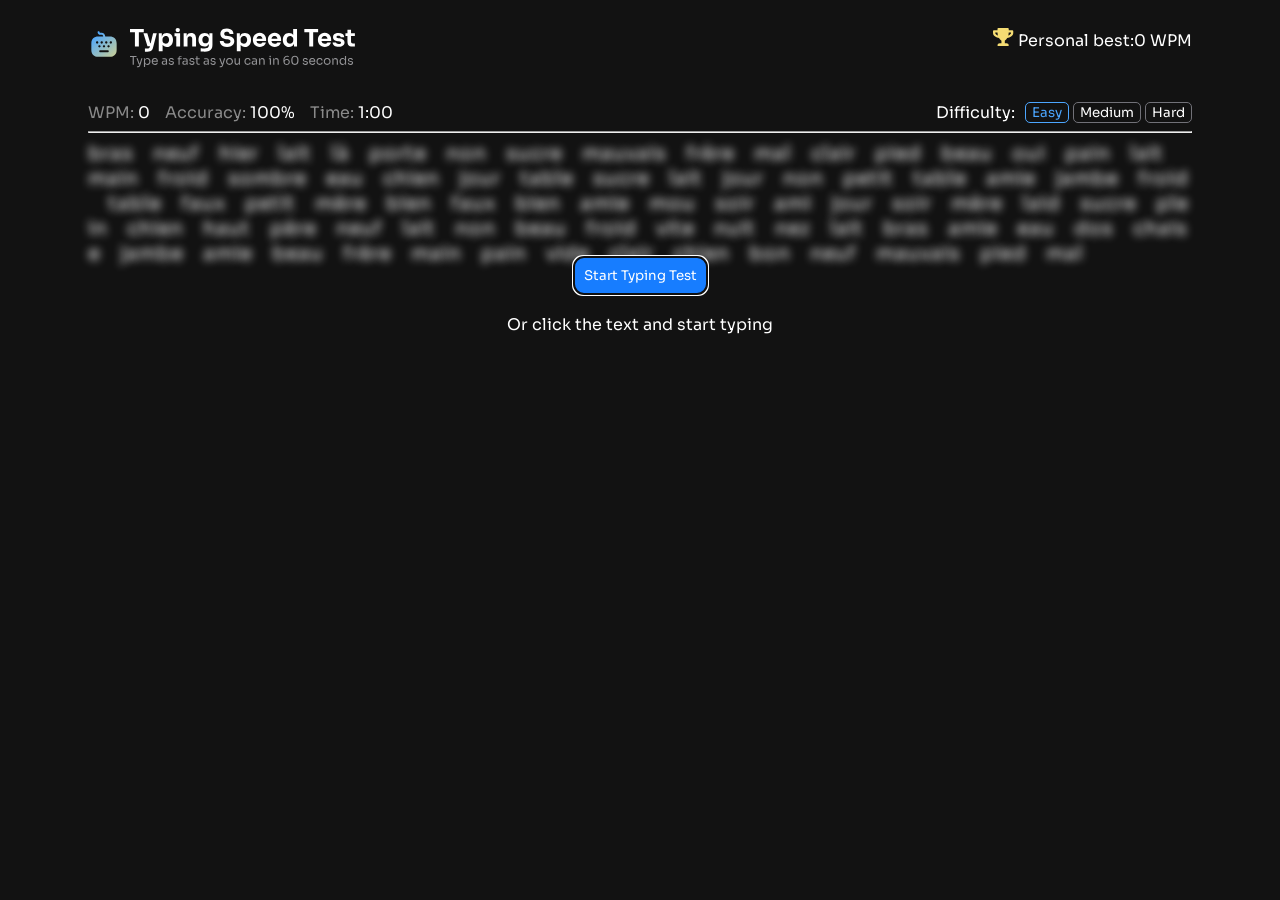
==== commit 05e74d3c: "ss ss" ====
--- a/index.html
+++ b/index.html
@@ -60,7 +60,7 @@
 							fill="#F4DC73"
 						/>
 					</svg>
-					<span>Personal best:</span><span>0 WPM</span>
+					<span>Personal best:</span><span id="recordindex">0 WPM</span>
 				</div>
 			</header>
 			<div class="box">
@@ -171,7 +171,7 @@
 							fill="#F4DC73"
 						/>
 					</svg>
-					<span>Personal best:</span><span>0 WPM</span>
+					<span>Personal best:</span><span id="record" >0 WPM</span>
 				</div>
 			</header>
 			<div class="boxi">
@@ -215,15 +215,15 @@
 				<div class="bar">
 					<section>
 						<span>WPM:</span>
-						<span>0</span>
+						<span id="nombredemofinal">0</span>
 					</section>
 					<section>
 						<span>Accuracy:</span>
-						<span>100%</span>
+						<span id="pourceentagejustee">100%</span>
 					</section>
 					<section>
 						<span>Characters</span>
-						<span>0/0</span>
+						<span id="justefaux">0/0</span>
 					</section>
 				</div>
 				<svg
@@ -240,7 +240,7 @@
 					/>
 				</svg>
 
-				<button class="again">
+				<button id="again" class="again">
 					Beat This Score
 					<svg
 						width="18"
@@ -310,7 +310,7 @@
 								fill="#F4DC73"
 							/>
 						</svg>
-						<span>Personal best:</span><span>0 WPM</span>
+						<span>Personal best:</span><span id="record3">0 WPM</span>
 					</div>
 				</header>
 				<div class="boxi">
@@ -392,15 +392,15 @@
 					<div class="bar">
 						<section>
 							<span>WPM:</span>
-							<span>0</span>
+							<span id="nombredemofinal3">0</span>
 						</section>
 						<section>
 							<span>Accuracy:</span>
-							<span>0</span>
+							<span id="pourceentagejustee3">0</span>
 						</section>
 						<section>
 							<span>Characters</span>
-							<span>0/0</span>
+							<span id="justefaux3">0/0</span>
 						</section>
 					</div>
 					<button class="again">
@@ -930,7 +930,7 @@
 							fill="#F4DC73"
 						/>
 					</svg>
-					<span>Personal best:</span><span>0 WPM</span>
+					<span>Personal best:</span><span id="record2">0 WPM</span>
 				</div>
 			</header>
 			<div class="boxi">
@@ -972,15 +972,15 @@
 				<div class="bar">
 					<section>
 						<span>WPM:</span>
-						<span>0</span>
+						<span id="nombredemofinal2">0</span>
 					</section>
 					<section>
 						<span>Accuracy:</span>
-						<span>100%</span>
+						<span id="pourceentagejustee2">100%</span>
 					</section>
 					<section>
 						<span>Characters</span>
-						<span>0/0</span>
+						<span id="justefaux2">0/0</span>
 					</section>
 				</div>
 				<svg
@@ -997,7 +997,7 @@
 					/>
 				</svg>
 
-				<button class="again">
+				<button id="again2" class="again">
 					Go Again
 					<svg
 						width="18"
